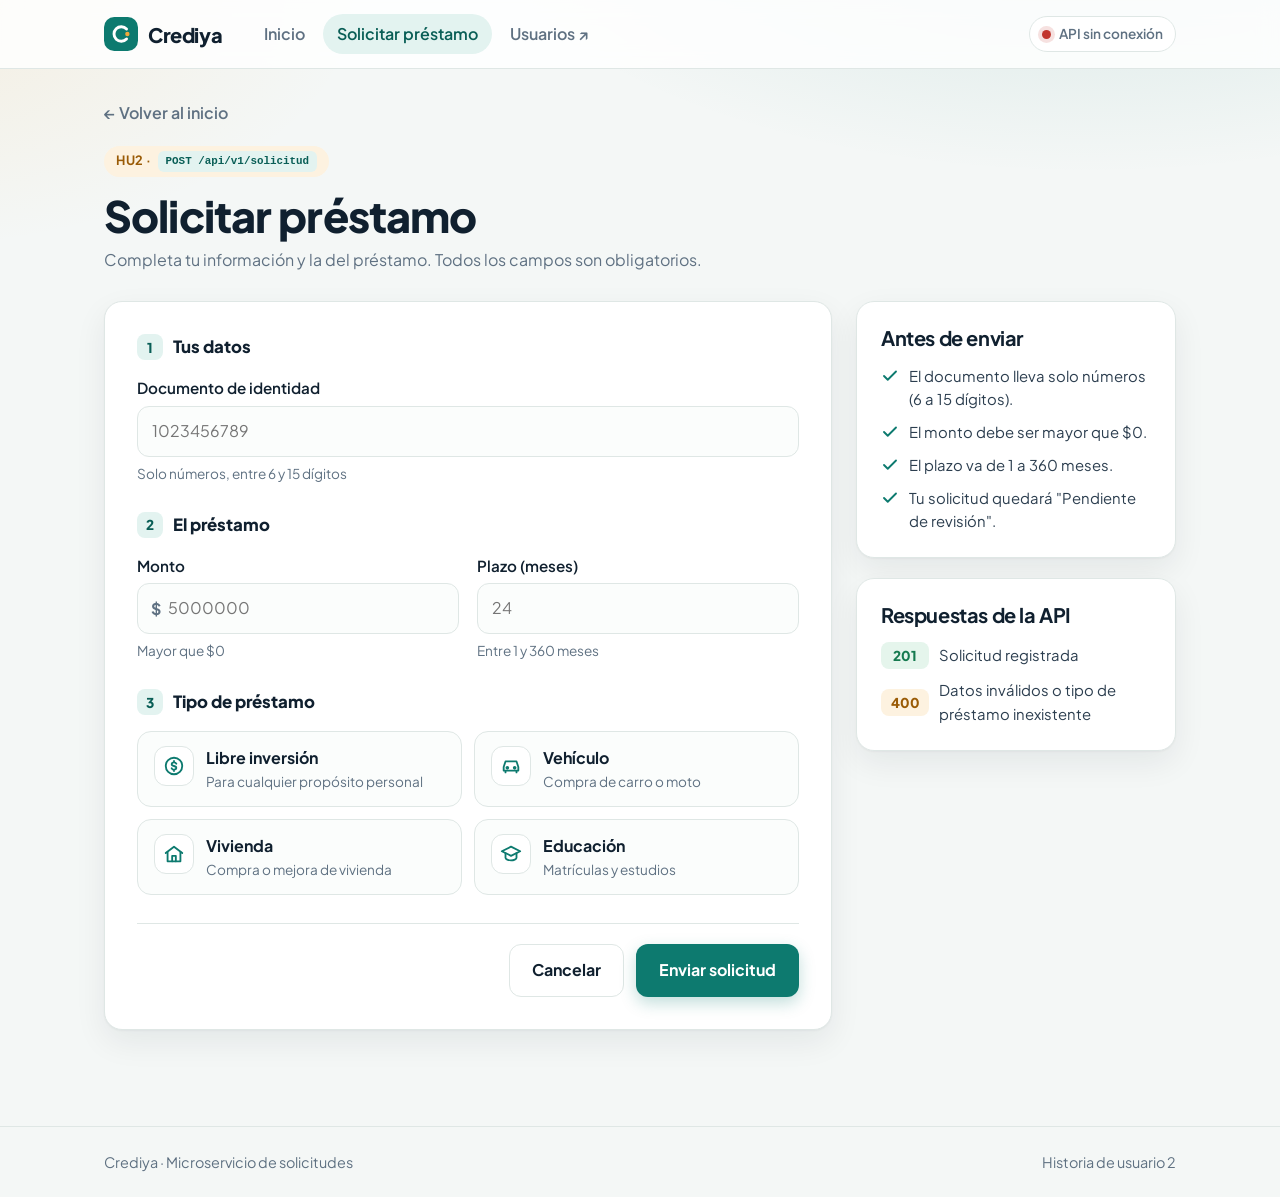
==== frontend/solicitar.html @ 1802792a "feat(HU2): agregar frontend para solicitar préstamos y permitir CORS desde el puerto 8001" ====
<!DOCTYPE html>
<html lang="es">
<head>
  <meta charset="UTF-8">
  <meta name="viewport" content="width=device-width, initial-scale=1.0">
  <title>Crediya · Solicitar préstamo</title>
  <link rel="preconnect" href="https://fonts.googleapis.com">
  <link rel="preconnect" href="https://fonts.gstatic.com" crossorigin>
  <link href="https://fonts.googleapis.com/css2?family=Plus+Jakarta+Sans:wght@400;500;600;700;800&display=swap" rel="stylesheet">
  <link rel="stylesheet" href="css/estilos.css">
</head>
<body>
  <header class="cabecera">
    <div class="contenedor cabecera__fila">
      <a class="marca" href="index.html">
        <svg viewBox="0 0 40 40" aria-hidden="true">
          <rect width="40" height="40" rx="12" fill="#0d7a6f"/>
          <path d="M26.5 14.2a8.5 8.5 0 1 0 0 11.6" fill="none" stroke="#fff" stroke-width="3.4" stroke-linecap="round"/>
          <circle cx="27.5" cy="20" r="2.6" fill="#f2a93b"/>
        </svg>
        Crediya
      </a>
      <nav class="nav" aria-label="Principal">
        <a href="index.html">Inicio</a>
        <a class="activo" href="solicitar.html">Solicitar préstamo</a>
        <a href="http://localhost:8000" target="_blank" rel="noopener">Usuarios ↗</a>
      </nav>
      <span class="estado-api" id="estadoApi">
        <span class="estado-api__punto"></span>
        <span class="estado-api__texto">Verificando API…</span>
      </span>
    </div>
  </header>

  <main class="contenedor pagina">
    <a class="volver" href="index.html">← Volver al inicio</a>

    <div class="pagina__encabezado">
      <span class="etiqueta">HU2 · <span class="codigo">POST /api/v1/solicitud</span></span>
      <h1>Solicitar préstamo</h1>
      <p>Completa tu información y la del préstamo. Todos los campos son obligatorios.</p>
    </div>

    <div class="registro">
      <section class="panel">
        <!-- Aquí se muestra el resultado: éxito o el mensaje de error que devuelve la API -->
        <div id="mensaje" role="status" aria-live="polite"></div>

        <!-- Resultado de una solicitud registrada (se muestra solo cuando la API responde 201) -->
        <div id="resultado" hidden>
          <div class="resultado__cabeza">
            <div class="avatar" id="numeroSolicitud"></div>
            <div>
              <h2 id="tituloResultado"></h2>
              <p><span class="insignia insignia--pendiente" id="estadoResultado"></span></p>
            </div>
          </div>
          <dl class="resumen" id="resumen"></dl>
          <div class="resultado__acciones">
            <button type="button" class="boton" id="otraSolicitud">Enviar otra solicitud</button>
            <a class="boton boton--fantasma" href="index.html">Ir al inicio</a>
          </div>
        </div>

        <!-- novalidate: las validaciones las hace la API y aquí mostramos su mensaje -->
        <form id="formulario" novalidate>
          <fieldset class="grupo">
            <legend><span class="paso">1</span> Tus datos</legend>
            <div class="campos">
              <div class="campo campo--ancho">
                <label for="documento_identidad">Documento de identidad</label>
                <input id="documento_identidad" name="documento_identidad" type="text" inputmode="numeric" placeholder="1023456789" autocomplete="off">
                <small>Solo números, entre 6 y 15 dígitos</small>
              </div>
            </div>
          </fieldset>

          <fieldset class="grupo">
            <legend><span class="paso">2</span> El préstamo</legend>
            <div class="campos">
              <div class="campo">
                <label for="monto">Monto</label>
                <div class="con-prefijo">
                  <span>$</span>
                  <input id="monto" name="monto" type="number" min="1" step="1" placeholder="5000000">
                </div>
                <small id="montoAyuda">Mayor que $0</small>
              </div>
              <div class="campo">
                <label for="plazo_meses">Plazo (meses)</label>
                <input id="plazo_meses" name="plazo_meses" type="number" min="1" max="360" step="1" placeholder="24">
                <small id="plazoAyuda">Entre 1 y 360 meses</small>
              </div>
            </div>
          </fieldset>

          <fieldset class="grupo">
            <legend><span class="paso">3</span> Tipo de préstamo</legend>
            <!-- Los ids coinciden con la tabla tipos_prestamo (db/init.sql) -->
            <div class="tipos" id="tipos" role="radiogroup" aria-label="Tipo de préstamo">
              <label class="tipo">
                <input type="radio" name="id_tipo_prestamo" value="1">
                <span class="tipo__icono"><svg viewBox="0 0 24 24" fill="none" stroke="currentColor" stroke-width="2" stroke-linecap="round" stroke-linejoin="round"><circle cx="12" cy="12" r="9"/><path d="M14.5 9.5c-.5-1-1.5-1.5-2.5-1.5-1.5 0-2.5.8-2.5 2s1 1.7 2.5 2 2.5.8 2.5 2-1 2-2.5 2c-1 0-2-.5-2.5-1.5M12 6.5V8m0 8v1.5"/></svg></span>
                <span><span class="tipo__nombre">Libre inversión</span><span class="tipo__desc">Para cualquier propósito personal</span></span>
              </label>
              <label class="tipo">
                <input type="radio" name="id_tipo_prestamo" value="2">
                <span class="tipo__icono"><svg viewBox="0 0 24 24" fill="none" stroke="currentColor" stroke-width="2" stroke-linecap="round" stroke-linejoin="round"><path d="M5 17h14M6 17v2M18 17v2M4 13l2-6h12l2 6v4H4z"/><circle cx="8" cy="14" r="1"/><circle cx="16" cy="14" r="1"/></svg></span>
                <span><span class="tipo__nombre">Vehículo</span><span class="tipo__desc">Compra de carro o moto</span></span>
              </label>
              <label class="tipo">
                <input type="radio" name="id_tipo_prestamo" value="3">
                <span class="tipo__icono"><svg viewBox="0 0 24 24" fill="none" stroke="currentColor" stroke-width="2" stroke-linecap="round" stroke-linejoin="round"><path d="m3 11 9-7 9 7"/><path d="M5 10v10h14V10"/><path d="M10 20v-6h4v6"/></svg></span>
                <span><span class="tipo__nombre">Vivienda</span><span class="tipo__desc">Compra o mejora de vivienda</span></span>
              </label>
              <label class="tipo">
                <input type="radio" name="id_tipo_prestamo" value="4">
                <span class="tipo__icono"><svg viewBox="0 0 24 24" fill="none" stroke="currentColor" stroke-width="2" stroke-linecap="round" stroke-linejoin="round"><path d="m2 9 10-5 10 5-10 5z"/><path d="M6 11v5c0 1.5 3 3 6 3s6-1.5 6-3v-5"/></svg></span>
                <span><span class="tipo__nombre">Educación</span><span class="tipo__desc">Matrículas y estudios</span></span>
              </label>
            </div>
          </fieldset>

          <div class="formulario__acciones">
            <a class="boton boton--fantasma" href="index.html">Cancelar</a>
            <button type="submit" class="boton" id="botonEnviar">Enviar solicitud</button>
          </div>
        </form>
      </section>

      <aside class="lateral">
        <div class="panel">
          <h2>Antes de enviar</h2>
          <ul class="lista-check">
            <li><svg viewBox="0 0 24 24" fill="none" stroke="currentColor" stroke-width="2.5" stroke-linecap="round" stroke-linejoin="round"><path d="M20 6 9 17l-5-5"/></svg>El documento lleva solo números (6 a 15 dígitos).</li>
            <li><svg viewBox="0 0 24 24" fill="none" stroke="currentColor" stroke-width="2.5" stroke-linecap="round" stroke-linejoin="round"><path d="M20 6 9 17l-5-5"/></svg>El monto debe ser mayor que $0.</li>
            <li><svg viewBox="0 0 24 24" fill="none" stroke="currentColor" stroke-width="2.5" stroke-linecap="round" stroke-linejoin="round"><path d="M20 6 9 17l-5-5"/></svg>El plazo va de 1 a 360 meses.</li>
            <li><svg viewBox="0 0 24 24" fill="none" stroke="currentColor" stroke-width="2.5" stroke-linecap="round" stroke-linejoin="round"><path d="M20 6 9 17l-5-5"/></svg>Tu solicitud quedará "Pendiente de revisión".</li>
          </ul>
        </div>

        <div class="panel">
          <h2>Respuestas de la API</h2>
          <ul class="respuestas">
            <li><span class="cod cod--201">201</span>Solicitud registrada</li>
            <li><span class="cod cod--400">400</span>Datos inválidos o tipo de préstamo inexistente</li>
          </ul>
        </div>
      </aside>
    </div>
  </main>

  <footer class="pie">
    <div class="contenedor">
      <span>Crediya · Microservicio de solicitudes</span>
      <span>Historia de usuario 2</span>
    </div>
  </footer>

  <script src="js/comun.js"></script>
  <script src="js/solicitar.js"></script>
</body>
</html>
---- frontend/css/estilos.css ----
/* ==========================================================
   Crediya · estilos compartidos por todas las páginas
   ========================================================== */

/* ----- Colores, tipografía y medidas que se repiten ----- */
:root {
  --primario: #0d7a6f;
  --primario-oscuro: #095e56;
  --primario-claro: #e3f3f0;
  --acento: #f2a93b;
  --acento-claro: #fdf2e0;
  --tinta: #10202f;
  --texto: #2c3e4f;
  --texto-suave: #5f7182;
  --fondo: #f4f7f6;
  --superficie: #ffffff;
  --borde: #dfe7e5;
  --exito: #157a4f;
  --exito-claro: #e5f5ec;
  --error: #c2362f;
  --error-claro: #fdeceb;
  --radio: 18px;
  --radio-sm: 10px;
  --sombra: 0 1px 2px rgba(16, 32, 47, 0.04), 0 12px 32px rgba(16, 32, 47, 0.07);
  --fuente: "Plus Jakarta Sans", "Segoe UI", system-ui, -apple-system, sans-serif;
}

* {
  box-sizing: border-box;
}

/* Lo que tiene el atributo hidden se oculta siempre, aunque tenga otro display */
[hidden] {
  display: none !important;
}

body {
  margin: 0;
  min-height: 100vh;
  display: flex;
  flex-direction: column;
  font-family: var(--fuente);
  color: var(--texto);
  line-height: 1.55;
  background:
    radial-gradient(900px 420px at 85% -120px, rgba(13, 122, 111, 0.14), transparent 70%),
    radial-gradient(700px 360px at -10% 0, rgba(242, 169, 59, 0.12), transparent 70%),
    var(--fondo);
}

h1, h2, h3 {
  color: var(--tinta);
  line-height: 1.15;
  letter-spacing: -0.02em;
}

a {
  color: var(--primario);
}

.contenedor {
  width: 100%;
  max-width: 1120px;
  margin: 0 auto;
  padding: 0 24px;
}

main {
  flex: 1;
}

/* ----- Cabecera ----- */
.cabecera {
  position: sticky;
  top: 0;
  z-index: 10;
  background: rgba(255, 255, 255, 0.82);
  backdrop-filter: blur(10px);
  border-bottom: 1px solid var(--borde);
}

.cabecera__fila {
  display: flex;
  align-items: center;
  gap: 28px;
  min-height: 68px;
  flex-wrap: wrap;
}

.marca {
  display: flex;
  align-items: center;
  gap: 10px;
  text-decoration: none;
  color: var(--tinta);
  font-weight: 800;
  font-size: 1.25rem;
  letter-spacing: -0.02em;
}

.marca svg {
  width: 34px;
  height: 34px;
}

.nav {
  display: flex;
  gap: 4px;
  flex: 1;
}

.nav a {
  position: relative;
  padding: 8px 14px;
  border-radius: 999px;
  color: var(--texto-suave);
  font-weight: 600;
  text-decoration: none;
}

.nav a:hover {
  color: var(--tinta);
  background: var(--fondo);
}

.nav a.activo {
  color: var(--primario-oscuro);
  background: var(--primario-claro);
}

/* Indicador que muestra si la API (puerto 8080) responde */
.estado-api {
  display: inline-flex;
  align-items: center;
  gap: 8px;
  padding: 6px 12px;
  border: 1px solid var(--borde);
  border-radius: 999px;
  background: var(--superficie);
  font-size: 0.85rem;
  font-weight: 600;
  color: var(--texto-suave);
}

.estado-api__punto {
  width: 9px;
  height: 9px;
  border-radius: 50%;
  background: #a9b6c2;
}

.estado-api--ok .estado-api__punto {
  background: #22a06b;
  box-shadow: 0 0 0 4px rgba(34, 160, 107, 0.18);
}

.estado-api--error .estado-api__punto {
  background: var(--error);
  box-shadow: 0 0 0 4px rgba(194, 54, 47, 0.15);
}

/* ----- Piezas reutilizables ----- */
.etiqueta {
  display: inline-flex;
  align-items: center;
  gap: 6px;
  padding: 5px 12px;
  border-radius: 999px;
  background: var(--acento-claro);
  color: #9a5b06;
  font-size: 0.8rem;
  font-weight: 700;
  letter-spacing: 0.04em;
  text-transform: uppercase;
}

.codigo {
  text-transform: none;
  letter-spacing: 0;
  font-family: ui-monospace, "Cascadia Code", Consolas, monospace;
  font-size: 0.85em;
  padding: 2px 8px;
  border-radius: 6px;
  background: var(--primario-claro);
  color: var(--primario-oscuro);
}

.boton {
  display: inline-flex;
  align-items: center;
  justify-content: center;
  gap: 8px;
  padding: 13px 22px;
  border: 1px solid transparent;
  border-radius: 12px;
  background: var(--primario);
  color: #fff;
  font: inherit;
  font-weight: 700;
  text-decoration: none;
  cursor: pointer;
  transition: background 0.15s, transform 0.15s, box-shadow 0.15s;
  box-shadow: 0 6px 16px rgba(13, 122, 111, 0.25);
}

.boton:hover {
  background: var(--primario-oscuro);
  transform: translateY(-1px);
}

.boton:disabled {
  opacity: 0.65;
  cursor: wait;
  transform: none;
}

.boton--fantasma {
  background: var(--superficie);
  color: var(--tinta);
  border-color: var(--borde);
  box-shadow: none;
}

.boton--fantasma:hover {
  background: var(--fondo);
}

.panel {
  background: var(--superficie);
  border: 1px solid var(--borde);
  border-radius: var(--radio);
  box-shadow: var(--sombra);
  padding: 32px;
}

/* ----- Inicio: sección principal ----- */
.hero {
  display: grid;
  grid-template-columns: 1.1fr 0.9fr;
  align-items: center;
  gap: 48px;
  padding-top: 64px;
  padding-bottom: 40px;
}

.hero h1 {
  font-size: clamp(2.3rem, 5vw, 3.6rem);
  font-weight: 800;
  margin: 18px 0 16px;
}

.hero h1 span {
  color: var(--primario);
}

.hero p {
  font-size: 1.12rem;
  color: var(--texto-suave);
  max-width: 520px;
  margin: 0 0 28px;
}

.hero__acciones {
  display: flex;
  gap: 12px;
  flex-wrap: wrap;
}

/* Tarjeta decorativa que muestra un ejemplo de solicitante registrado */
.hero__visual {
  position: relative;
  padding: 24px;
}

.ficha {
  position: relative;
  background: var(--superficie);
  border: 1px solid var(--borde);
  border-radius: 22px;
  box-shadow: 0 30px 60px rgba(16, 32, 47, 0.12);
  padding: 26px;
  transform: rotate(-1.5deg);
}

.ficha__cabeza {
  display: flex;
  align-items: center;
  gap: 14px;
  margin-bottom: 20px;
}

.avatar {
  display: grid;
  place-items: center;
  flex-shrink: 0;
  width: 52px;
  height: 52px;
  border-radius: 16px;
  background: linear-gradient(135deg, var(--primario), #14a08f);
  color: #fff;
  font-weight: 800;
  font-size: 1.1rem;
}

.ficha__nombre {
  margin: 0;
  font-size: 1.1rem;
  font-weight: 800;
  color: var(--tinta);
}

.ficha__correo {
  margin: 0;
  color: var(--texto-suave);
  font-size: 0.92rem;
}

.ficha__datos {
  display: grid;
  grid-template-columns: 1fr 1fr;
  gap: 12px;
  margin: 0;
}

.ficha__datos div {
  padding: 12px 14px;
  border-radius: 12px;
  background: var(--fondo);
}

.ficha__datos dt {
  font-size: 0.75rem;
  font-weight: 700;
  color: var(--texto-suave);
  text-transform: uppercase;
  letter-spacing: 0.04em;
}

.ficha__datos dd {
  margin: 2px 0 0;
  font-weight: 700;
  color: var(--tinta);
}

.chip-flotante {
  position: absolute;
  display: inline-flex;
  align-items: center;
  gap: 8px;
  padding: 9px 14px;
  border-radius: 12px;
  background: var(--superficie);
  border: 1px solid var(--borde);
  box-shadow: var(--sombra);
  font-size: 0.85rem;
  font-weight: 700;
  color: var(--tinta);
}

.chip-flotante svg {
  width: 18px;
  height: 18px;
}

.chip-flotante--arriba {
  top: 0;
  right: 0;
  color: var(--exito);
}

.chip-flotante--abajo {
  bottom: 0;
  left: 0;
}

/* ----- Inicio: secciones ----- */
.seccion {
  padding-top: 40px;
  padding-bottom: 24px;
}

.seccion__titulo {
  font-size: 1.6rem;
  margin: 0 0 6px;
}

.seccion__texto {
  margin: 0 0 24px;
  color: var(--texto-suave);
}

.acciones {
  display: grid;
  grid-template-columns: repeat(3, 1fr);
  gap: 20px;
}

.accion {
  display: flex;
  flex-direction: column;
  gap: 12px;
  padding: 26px;
  background: var(--superficie);
  border: 1px solid var(--borde);
  border-radius: var(--radio);
  text-decoration: none;
  color: inherit;
  transition: transform 0.15s, box-shadow 0.15s, border-color 0.15s;
}

.accion:hover {
  transform: translateY(-3px);
  border-color: #b9d9d4;
  box-shadow: var(--sombra);
}

.accion--principal {
  background: linear-gradient(160deg, var(--primario), var(--primario-oscuro));
  border-color: transparent;
  color: #e6f4f2;
}

.accion--principal h3 {
  color: #fff;
}

.accion__icono {
  display: grid;
  place-items: center;
  width: 48px;
  height: 48px;
  border-radius: 14px;
  background: var(--primario-claro);
  color: var(--primario);
}

.accion--principal .accion__icono {
  background: rgba(255, 255, 255, 0.16);
  color: #fff;
}

.accion__icono svg {
  width: 24px;
  height: 24px;
}

.accion h3 {
  margin: 4px 0 0;
  font-size: 1.2rem;
}

.accion p {
  margin: 0;
  flex: 1;
  color: var(--texto-suave);
}

.accion--principal p {
  color: #cfe9e5;
}

.accion__enlace {
  font-weight: 700;
  color: var(--primario);
}

.accion--principal .accion__enlace {
  color: #fff;
}

.reglas {
  display: grid;
  grid-template-columns: repeat(auto-fit, minmax(240px, 1fr));
  gap: 14px;
  padding: 0;
  margin: 0;
  list-style: none;
}

.reglas li {
  display: flex;
  gap: 12px;
  align-items: flex-start;
  padding: 16px 18px;
  background: var(--superficie);
  border: 1px solid var(--borde);
  border-radius: 14px;
}

.reglas svg {
  flex-shrink: 0;
  width: 22px;
  height: 22px;
  color: var(--primario);
}

.reglas strong {
  display: block;
  color: var(--tinta);
}

.reglas span {
  color: var(--texto-suave);
  font-size: 0.92rem;
}

/* ----- Páginas internas ----- */
.pagina {
  padding-top: 32px;
  padding-bottom: 56px;
}

.volver {
  display: inline-flex;
  align-items: center;
  gap: 6px;
  font-weight: 600;
  text-decoration: none;
  color: var(--texto-suave);
}

.volver:hover {
  color: var(--primario);
}

.pagina__encabezado {
  margin: 20px 0 28px;
}

.pagina__encabezado h1 {
  font-size: clamp(2rem, 4vw, 2.7rem);
  font-weight: 800;
  margin: 14px 0 8px;
}

.pagina__encabezado p {
  margin: 0;
  color: var(--texto-suave);
  max-width: 620px;
}

/* ----- Registro: formulario + panel lateral ----- */
.registro {
  display: grid;
  grid-template-columns: minmax(0, 1fr) 320px;
  gap: 24px;
  align-items: start;
}

.grupo {
  border: none;
  padding: 0;
  margin: 0 0 28px;
}

.grupo legend {
  display: flex;
  align-items: center;
  gap: 10px;
  padding: 0;
  margin-bottom: 16px;
  font-weight: 800;
  color: var(--tinta);
  font-size: 1.05rem;
}

.grupo legend .paso {
  display: grid;
  place-items: center;
  width: 26px;
  height: 26px;
  border-radius: 8px;
  background: var(--primario-claro);
  color: var(--primario-oscuro);
  font-size: 0.85rem;
}

.campos {
  display: grid;
  grid-template-columns: repeat(2, minmax(0, 1fr));
  gap: 16px 18px;
}

.campo {
  display: flex;
  flex-direction: column;
  gap: 6px;
}

.campo--ancho {
  grid-column: 1 / -1;
}

.campo label {
  font-weight: 600;
  color: var(--tinta);
  font-size: 0.95rem;
}

.obligatorio {
  color: var(--error);
}

.campo input {
  width: 100%;
  padding: 12px 14px;
  border: 1.5px solid var(--borde);
  border-radius: 12px;
  font: inherit;
  color: var(--tinta);
  background: #fbfdfc;
  transition: border-color 0.15s, box-shadow 0.15s, background 0.15s;
}

.campo input:hover {
  border-color: #c4d3d0;
}

.campo input:focus {
  outline: none;
  border-color: var(--primario);
  background: #fff;
  box-shadow: 0 0 0 4px rgba(13, 122, 111, 0.15);
}

.campo input.con-error {
  border-color: var(--error);
  background: var(--error-claro);
}

.campo input.con-error:focus {
  box-shadow: 0 0 0 4px rgba(194, 54, 47, 0.15);
}

.campo small {
  color: var(--texto-suave);
  font-size: 0.85rem;
}

/* Campo de salario con el símbolo $ adelante */
.con-prefijo {
  position: relative;
}

.con-prefijo span {
  position: absolute;
  left: 14px;
  top: 50%;
  transform: translateY(-50%);
  color: var(--texto-suave);
  font-weight: 700;
}

.con-prefijo input {
  padding-left: 30px;
}

.formulario__acciones {
  display: flex;
  justify-content: flex-end;
  gap: 12px;
  flex-wrap: wrap;
  padding-top: 20px;
  border-top: 1px solid var(--borde);
}

/* Mensajes de éxito y error */
.mensaje {
  display: flex;
  gap: 12px;
  align-items: flex-start;
  padding: 14px 16px;
  border-radius: 14px;
  margin-bottom: 24px;
}

.mensaje svg {
  flex-shrink: 0;
  width: 22px;
  height: 22px;
  margin-top: 1px;
}

.mensaje strong {
  display: block;
}

.mensaje--exito {
  background: var(--exito-claro);
  color: var(--exito);
}

.mensaje--error {
  background: var(--error-claro);
  color: var(--error);
}

/* Resultado de un registro exitoso */
.resultado__cabeza {
  display: flex;
  align-items: center;
  gap: 16px;
  margin-bottom: 22px;
}

.resultado__cabeza h2 {
  margin: 0;
  font-size: 1.35rem;
}

.resultado__cabeza p {
  margin: 0;
  color: var(--texto-suave);
}

.resumen {
  display: grid;
  grid-template-columns: repeat(2, minmax(0, 1fr));
  gap: 12px;
  margin: 0 0 24px;
}

.resumen div {
  padding: 12px 14px;
  border-radius: 12px;
  background: var(--fondo);
}

.resumen dt {
  font-size: 0.75rem;
  font-weight: 700;
  color: var(--texto-suave);
  text-transform: uppercase;
  letter-spacing: 0.04em;
}

.resumen dd {
  margin: 2px 0 0;
  font-weight: 700;
  color: var(--tinta);
  overflow-wrap: anywhere;
}

.resultado__acciones {
  display: flex;
  gap: 12px;
  flex-wrap: wrap;
}

/* Panel lateral con las reglas y las respuestas posibles */
.lateral {
  position: sticky;
  top: 92px;
  display: grid;
  gap: 20px;
}

.lateral .panel {
  padding: 24px;
}

.lateral h2 {
  margin: 0 0 14px;
  font-size: 1.05rem;
}

.lista-check {
  display: grid;
  gap: 10px;
  padding: 0;
  margin: 0;
  list-style: none;
  font-size: 0.93rem;
}

.lista-check li {
  display: flex;
  gap: 10px;
  align-items: flex-start;
}

.lista-check svg {
  flex-shrink: 0;
  width: 18px;
  height: 18px;
  margin-top: 2px;
  color: var(--primario);
}

.respuestas {
  display: grid;
  gap: 10px;
  padding: 0;
  margin: 0;
  list-style: none;
  font-size: 0.93rem;
}

.respuestas li {
  display: flex;
  gap: 10px;
  align-items: center;
}

.respuestas .cod {
  flex-shrink: 0;
  min-width: 48px;
  text-align: center;
  padding: 3px 0;
  border-radius: 8px;
  font-weight: 800;
  font-size: 0.85rem;
}

.cod--201 {
  background: var(--exito-claro);
  color: var(--exito);
}

.cod--400 {
  background: var(--acento-claro);
  color: #9a5b06;
}

.cod--409 {
  background: var(--error-claro);
  color: var(--error);
}

.cod--500 {
  background: #eceff3;
  color: var(--texto);
}

/* ----- Acerca de: flujo de una petición ----- */
.flujo {
  display: grid;
  grid-template-columns: repeat(5, minmax(0, 1fr));
  gap: 14px;
  padding: 0;
  margin: 0;
  list-style: none;
  counter-reset: paso;
}

.flujo li {
  position: relative;
  padding: 20px 16px;
  background: var(--fondo);
  border-radius: 14px;
  counter-increment: paso;
}

.flujo li::before {
  content: counter(paso);
  display: grid;
  place-items: center;
  width: 28px;
  height: 28px;
  margin-bottom: 10px;
  border-radius: 8px;
  background: var(--primario);
  color: #fff;
  font-weight: 800;
  font-size: 0.85rem;
}

.flujo li:not(:last-child)::after {
  content: "→";
  position: absolute;
  right: -13px;
  top: 50%;
  transform: translateY(-50%);
  color: var(--primario);
  font-weight: 800;
}

.flujo strong {
  display: block;
  color: var(--tinta);
  font-size: 0.95rem;
}

.flujo span {
  display: block;
  margin-top: 4px;
  color: var(--texto-suave);
  font-size: 0.88rem;
}

.tecnologias {
  display: flex;
  flex-wrap: wrap;
  gap: 10px;
  padding: 0;
  margin: 0;
  list-style: none;
}

.tecnologias li {
  padding: 8px 14px;
  border-radius: 999px;
  border: 1px solid var(--borde);
  background: var(--superficie);
  font-weight: 600;
  color: var(--tinta);
}

.dos-columnas {
  display: grid;
  grid-template-columns: 1fr 1fr;
  gap: 24px;
  margin-top: 24px;
}

.dos-columnas h2,
.panel > h2 {
  margin: 0 0 16px;
  font-size: 1.25rem;
}

/* ----- Pie de página ----- */
.pie {
  margin-top: 40px;
  padding: 24px 0;
  border-top: 1px solid var(--borde);
  color: var(--texto-suave);
  font-size: 0.9rem;
}

.pie .contenedor {
  display: flex;
  justify-content: space-between;
  gap: 12px;
  flex-wrap: wrap;
}

/* ----- Tabletas ----- */
@media (max-width: 960px) {
  .hero,
  .registro,
  .dos-columnas {
    grid-template-columns: 1fr;
  }

  .hero {
    padding-top: 40px;
  }

  .acciones {
    grid-template-columns: 1fr;
  }

  .lateral {
    position: static;
  }

  .flujo {
    grid-template-columns: 1fr;
  }

  .flujo li:not(:last-child)::after {
    content: "↓";
    right: auto;
    left: 50%;
    top: auto;
    bottom: -17px;
    transform: translateX(-50%);
  }
}

/* ----- Celulares ----- */
@media (max-width: 600px) {
  .contenedor {
    padding: 0 16px;
  }

  .cabecera__fila {
    gap: 10px 16px;
    padding: 10px 0;
  }

  .nav {
    order: 3;
    flex-basis: 100%;
  }

  .estado-api {
    margin-left: auto;
  }

  .panel {
    padding: 22px;
  }

  .campos,
  .resumen,
  .ficha__datos {
    grid-template-columns: 1fr;
  }

  .formulario__acciones .boton,
  .resultado__acciones .boton {
    flex: 1;
  }

  .hero__visual {
    padding: 28px 8px;
  }
}

/* ==========================================================
   Solicitudes (HU2): tarjetas de tipo de préstamo y estado
   ========================================================== */

.tipos {
  display: grid;
  grid-template-columns: repeat(2, minmax(0, 1fr));
  gap: 12px;
  border-radius: 14px;
}

.tipos.con-error {
  outline: 2px solid var(--error);
  outline-offset: 4px;
}

.tipo {
  position: relative;
  display: flex;
  gap: 12px;
  align-items: flex-start;
  padding: 14px 16px;
  border: 1.5px solid var(--borde);
  border-radius: 14px;
  background: #fbfdfc;
  cursor: pointer;
  transition: border-color 0.15s, background 0.15s, box-shadow 0.15s;
}

.tipo:hover {
  border-color: #b9d9d4;
}

/* El círculo del radio se oculta: la tarjeta completa es la opción */
.tipo input {
  position: absolute;
  opacity: 0;
  pointer-events: none;
}

.tipo:has(input:checked) {
  border-color: var(--primario);
  background: var(--primario-claro);
  box-shadow: 0 0 0 3px rgba(13, 122, 111, 0.12);
}

.tipo:has(input:focus-visible) {
  outline: 2px solid var(--primario);
  outline-offset: 2px;
}

.tipo__icono {
  display: grid;
  place-items: center;
  flex-shrink: 0;
  width: 40px;
  height: 40px;
  border-radius: 12px;
  background: var(--superficie);
  border: 1px solid var(--borde);
  color: var(--primario);
}

.tipo__icono svg {
  width: 22px;
  height: 22px;
}

.tipo__nombre {
  display: block;
  font-weight: 700;
  color: var(--tinta);
}

.tipo__desc {
  display: block;
  font-size: 0.85rem;
  color: var(--texto-suave);
}

.insignia {
  display: inline-flex;
  align-items: center;
  gap: 6px;
  padding: 4px 12px;
  border-radius: 999px;
  font-size: 0.85rem;
  font-weight: 700;
}

.insignia::before {
  content: "";
  width: 8px;
  height: 8px;
  border-radius: 50%;
  background: currentColor;
}

.insignia--pendiente {
  background: var(--acento-claro);
  color: #9a5b06;
}

@media (max-width: 600px) {
  .tipos {
    grid-template-columns: 1fr;
  }
}
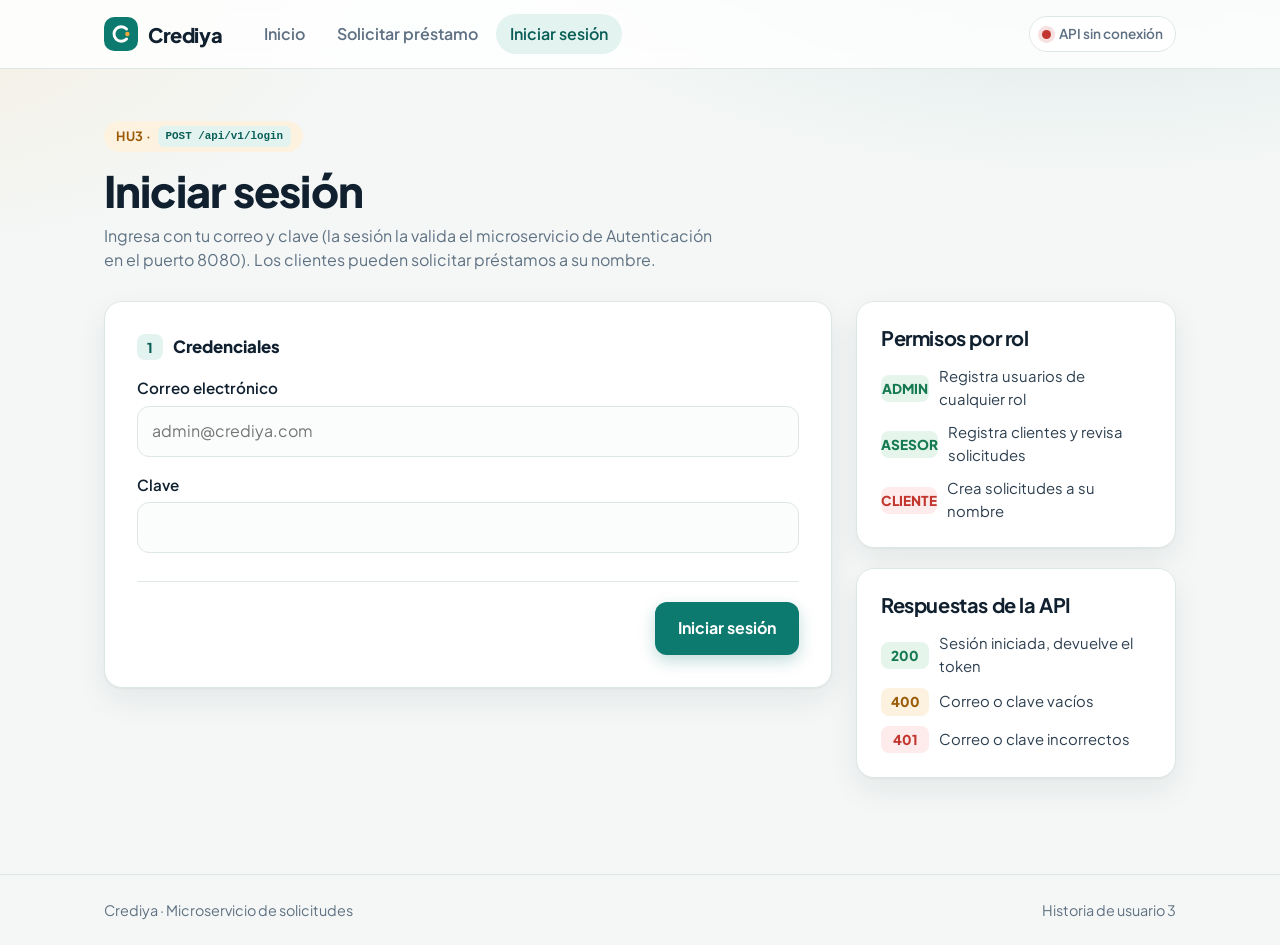
==== commit e5c6c86b: "feat(HU3): validar JWT y permitir solicitudes solo a clientes a su nombre - Valida el JWT emitido po" ====
--- a/frontend/solicitar.html
+++ b/frontend/solicitar.html
@@ -25,6 +25,7 @@
         <a class="activo" href="solicitar.html">Solicitar préstamo</a>
         <a href="http://localhost:8000" target="_blank" rel="noopener">Usuarios ↗</a>
       </nav>
+      <span class="sesion-usuario" id="usuarioSesion"></span>
       <span class="estado-api" id="estadoApi">
         <span class="estado-api__punto"></span>
         <span class="estado-api__texto">Verificando API…</span>
@@ -36,7 +37,7 @@
     <a class="volver" href="index.html">← Volver al inicio</a>
 
     <div class="pagina__encabezado">
-      <span class="etiqueta">HU2 · <span class="codigo">POST /api/v1/solicitud</span></span>
+      <span class="etiqueta">HU2 + HU3 · <span class="codigo">POST /api/v1/solicitud</span> · solo CLIENTE, a su nombre</span>
       <h1>Solicitar préstamo</h1>
       <p>Completa tu información y la del préstamo. Todos los campos son obligatorios.</p>
     </div>
@@ -144,6 +145,8 @@
           <ul class="respuestas">
             <li><span class="cod cod--201">201</span>Solicitud registrada</li>
             <li><span class="cod cod--400">400</span>Datos inválidos o tipo de préstamo inexistente</li>
+            <li><span class="cod cod--400">401</span>Sin sesión o token vencido</li>
+            <li><span class="cod cod--400">403</span>No eres cliente o el documento no es el tuyo</li>
           </ul>
         </div>
       </aside>
@@ -158,6 +161,7 @@
   </footer>
 
   <script src="js/comun.js"></script>
+  <script src="js/sesion.js"></script>
   <script src="js/solicitar.js"></script>
 </body>
 </html>
--- a/frontend/css/estilos.css
+++ b/frontend/css/estilos.css
@@ -1116,4 +1116,7 @@
   .tipos {
     grid-template-columns: 1fr;
   }
-}+}
+/* HU3: usuario conectado en la cabecera */
+.sesion-usuario { display: inline-flex; align-items: center; gap: .5rem; font-size: .85rem; color: inherit; }
+.boton--mini { padding: .3rem .75rem; font-size: .8rem; }
